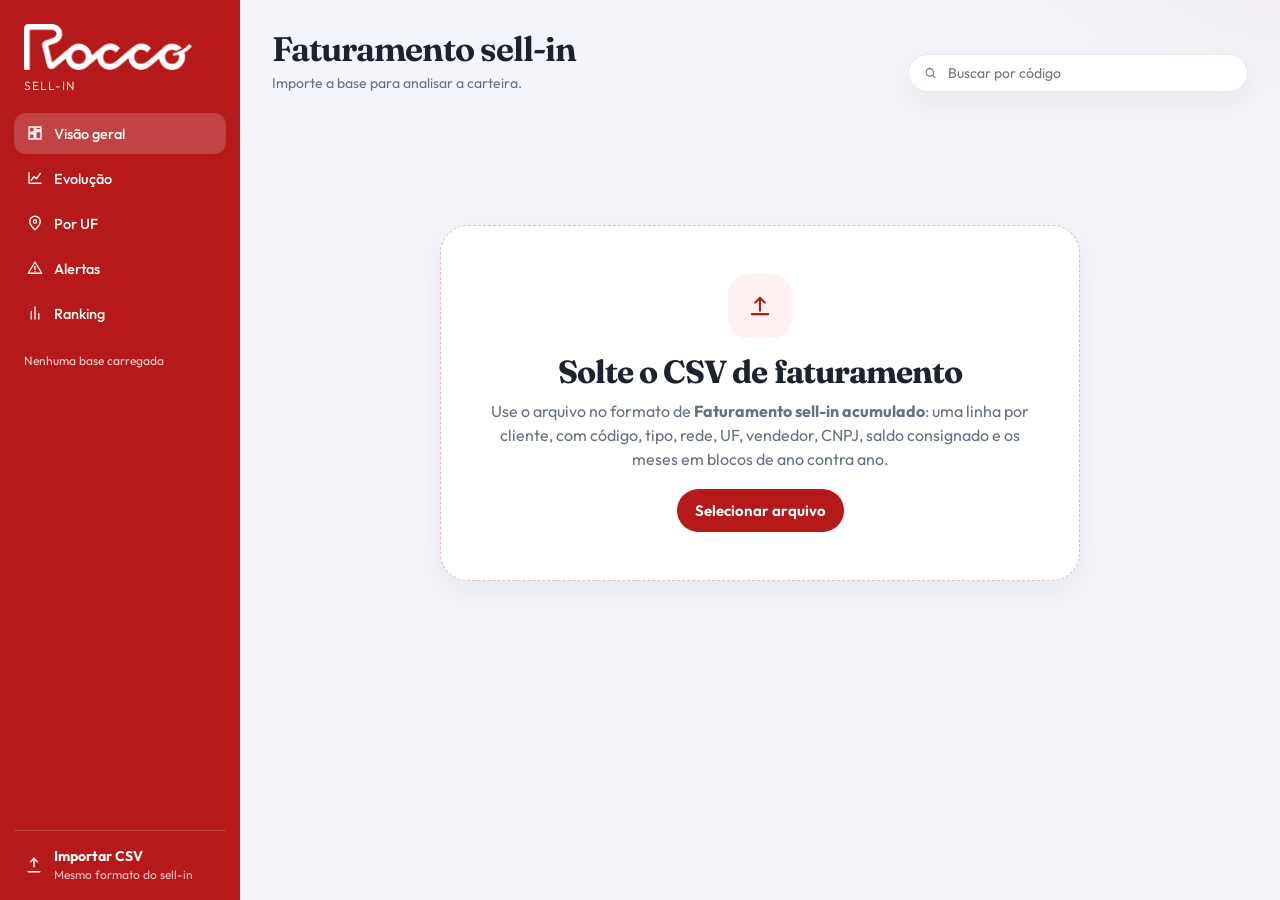
==== sell-in/dashboard.html @ 55a0b720 "Show the sell-in filters and KPIs after the spreadsheet is imported. Co-authored-by: Cursor <cursora" ====
<!DOCTYPE html>
<html lang="pt-BR">
<head>
  <meta charset="UTF-8">
  <meta name="viewport" content="width=device-width, initial-scale=1">
  <title>Rocco · Faturamento sell-in</title>
  <link rel="preconnect" href="https://fonts.googleapis.com">
  <link rel="preconnect" href="https://fonts.gstatic.com" crossorigin>
  <link href="https://fonts.googleapis.com/css2?family=Fraunces:opsz,wght@9..144,560;9..144,650&family=Outfit:wght@360;460;560;650&display=swap" rel="stylesheet">
  <link rel="stylesheet" href="dashboard.css?v=20261106-painel">
  <link rel="icon" href="data:image/svg+xml,%3Csvg xmlns='http://www.w3.org/2000/svg' viewBox='0 0 64 64'%3E%3Crect width='64' height='64' rx='14' fill='%23b5191a'/%3E%3C/svg%3E">
</head>
<body>
  <div class="app">
    <aside class="sidebar">
      <div class="brand">
        <img src="../logo-rocco.png" alt="Editora Rocco" width="184" height="50">
        <small>Sell-in</small>
      </div>

      <nav class="nav" aria-label="Seções">
        <button type="button" data-goto="sec-visao" class="is-active">
          <svg viewBox="0 0 24 24" aria-hidden="true"><path d="M4 4h7v7H4zM13 4h7v4h-7zM13 10h7v10h-7zM4 13h7v7H4z"/></svg>
          Visão geral
        </button>
        <button type="button" data-goto="sec-evo">
          <svg viewBox="0 0 24 24" aria-hidden="true"><path d="M4 19V5M4 19h16"/><path d="M7 15l4-5 3 3 5-7"/></svg>
          Evolução
        </button>
        <button type="button" data-goto="sec-uf">
          <svg viewBox="0 0 24 24" aria-hidden="true"><path d="M12 21s7-6.2 7-11a7 7 0 1 0-14 0c0 4.8 7 11 7 11z"/><circle cx="12" cy="10" r="2.2"/></svg>
          Por UF
        </button>
        <button type="button" data-goto="sec-alertas">
          <svg viewBox="0 0 24 24" aria-hidden="true"><path d="M12 4 3 19h18L12 4z"/><path d="M12 10v4M12 16.5v.5"/></svg>
          Alertas
        </button>
        <button type="button" data-goto="sec-rank">
          <svg viewBox="0 0 24 24" aria-hidden="true"><path d="M7 20V10M12 20V4M17 20v-7"/></svg>
          Ranking
        </button>
      </nav>

      <div class="side-foot" id="sideFoot">
        <p class="side-base" id="sideBase">Nenhuma base carregada</p>
        <div class="side-filters" id="sideFilters" hidden>
          <p>Filtros utilizados:</p>
          <ul id="sideFilterList"></ul>
          <button type="button" class="side-clear" id="sideClear" hidden>Limpar filtros</button>
        </div>
      </div>

      <button type="button" class="side-file" id="btnFile">
        <svg viewBox="0 0 24 24" aria-hidden="true"><path d="M12 4v10"/><path d="m8 8 4-4 4 4"/><path d="M5 20h14"/></svg>
        <span>
          <strong id="fileLabel">Importar CSV</strong>
          <small id="fileMeta">Mesmo formato do sell-in</small>
        </span>
      </button>
      <input id="file" type="file" accept=".csv,text/csv" hidden>
    </aside>

    <main class="main">
      <div class="main-inner">
        <header class="top">
          <div>
            <h1>Faturamento sell-in</h1>
            <p id="subtitle">Importe a base para analisar a carteira.</p>
          </div>
          <div class="top-tools">
            <div class="year-switch" id="yearSwitch" role="group" aria-label="Ano em análise"></div>
            <div class="search-wrap">
              <label class="search">
                <svg viewBox="0 0 24 24" aria-hidden="true"><circle cx="11" cy="11" r="6"/><path d="m16 16 4 4"/></svg>
                <input id="q" type="search" placeholder="Buscar por código" autocomplete="off" disabled aria-label="Buscar cliente por código" aria-controls="searchHit" aria-expanded="false">
              </label>
              <div id="searchHit" class="search-hit" hidden></div>
            </div>
          </div>
        </header>

        <section id="empty" class="empty">
          <div class="drop" id="drop">
            <div class="drop-icon" aria-hidden="true">
              <svg viewBox="0 0 24 24"><path d="M12 16V6"/><path d="m8 9 4-4 4 4"/><path d="M5 19h14"/></svg>
            </div>
            <h2>Solte o CSV de faturamento</h2>
            <p>Use o arquivo no formato de <b>Faturamento sell-in acumulado</b>: uma linha por cliente, com código, tipo, rede, UF, vendedor, CNPJ, saldo consignado e os meses em blocos de ano contra ano.</p>
            <button type="button" class="btn" id="pick">Selecionar arquivo</button>
            <p class="error" id="error" hidden></p>
          </div>
        </section>

        <div id="dash" hidden>
          <section id="sec-visao" data-section>
            <div class="filters">
              <div class="filter-bar" id="filterBar"></div>
              <button type="button" class="text-btn" id="btnClear" hidden>Limpar recortes</button>
            </div>
            <p class="hint">A base entra inteira. Escolha vendedor, rede, tipo, UF ou cliente — ou clique num mês, numa fatia e num cliente para cruzar a análise.</p>
            <div class="chips" id="chips" hidden></div>

            <div class="kpis">
              <article class="kpi kpi-amber">
                <span id="kpiRevenueLabel">Faturamento</span>
                <b id="kpiRevenue">—</b>
                <small id="kpiRevenueSub"></small>
              </article>
              <article class="kpi kpi-green" id="kpiVarCard">
                <span>Variação vs. ano anterior</span>
                <b id="kpiVar">—</b>
                <small id="kpiVarSub"></small>
              </article>
              <article class="kpi kpi-navy">
                <span>Clientes ativos</span>
                <b id="kpiActive">—</b>
                <small id="kpiActiveSub">com venda no período</small>
              </article>
              <article class="kpi kpi-purple">
                <span>Ticket médio mensal</span>
                <b id="kpiTicket">—</b>
                <small id="kpiTicketSub">por cliente ativo</small>
              </article>
            </div>

            <div class="insights" id="insights">
              <button type="button" class="insight insight-up" data-cohort="up">
                <b id="n-up">0</b>
                <span>Cresceram<small>acima do ano anterior</small></span>
              </button>
              <button type="button" class="insight insight-down" data-cohort="down">
                <b id="n-down">0</b>
                <span>Caíram<small>abaixo do ano anterior</small></span>
              </button>
              <button type="button" class="insight insight-low" data-cohort="low">
                <b id="n-low">0</b>
                <span>Abaixo de R$ 1.500<small>média mensal de faturamento</small></span>
              </button>
              <button type="button" class="insight insight-idle" data-cohort="idle">
                <b id="n-idle">0</b>
                <span>Sem faturar<small>há mais de 3 meses</small></span>
              </button>
              <button type="button" class="insight insight-new" data-cohort="new">
                <b id="n-new">0</b>
                <span>Novos<small>sem histórico antes de 2026</small></span>
              </button>
              <button type="button" class="insight insight-replenish" data-cohort="replenish">
                <b id="n-replenish">0</b>
                <span>Sem saldo consignado<small>caiu e tem pouco saldo</small></span>
              </button>
            </div>
          </section>

          <section class="grid-mid" id="sec-evo" data-section>
            <article class="card chart-card">
              <header class="card-head">
                <div>
                  <h2 id="chartTitle">Evolução mensal</h2>
                  <p id="chartSub"></p>
                </div>
                <div class="seg" id="viewSeg" role="group" aria-label="Tipo de evolução">
                  <button type="button" data-view="mensal" aria-pressed="true">Mensal</button>
                  <button type="button" data-view="trimestral" aria-pressed="false">Trimestral</button>
                  <button type="button" data-view="anual" aria-pressed="false">Anual</button>
                  <button type="button" data-view="acumulada" aria-pressed="false">Acumulada</button>
                </div>
              </header>
              <div class="legend" id="yearLegend"></div>
              <div class="plot-wrap">
                <canvas id="trend" aria-describedby="chartSummary"></canvas>
              </div>
              <p id="chartSummary" class="sr-only"></p>
            </article>

            <article class="card donut-card">
              <header class="card-head">
                <div>
                  <h2>Composição</h2>
                  <p id="donutSub">Participação no período</p>
                </div>
                <div class="seg seg-sm" id="dimSeg" role="group" aria-label="Dimensão">
                  <button type="button" data-dim="tipo" aria-pressed="true">Tipo</button>
                  <button type="button" data-dim="rede" aria-pressed="false">Rede</button>
                  <button type="button" data-dim="uf" aria-pressed="false">UF</button>
                  <button type="button" data-dim="vendedor" aria-pressed="false">Vendedor</button>
                </div>
              </header>
              <div class="donut-layout">
                <div class="donut-wrap">
                  <canvas id="donut"></canvas>
                  <div class="donut-center">
                    <span id="donutCaption">Período</span>
                    <strong id="donutTotal">—</strong>
                  </div>
                </div>
                <div class="slice-list" id="donutLegend"></div>
              </div>
            </article>
          </section>

          <section id="sec-uf" data-section>
            <article class="card">
              <header class="card-head">
                <div>
                  <h2>Evolução por UF</h2>
                  <p id="ufSub">Os gráficos mostram, lado a lado, quem caiu e quem cresceu.</p>
                </div>
              </header>
              <div class="uf-layout">
                <div class="brazil-wrap">
                  <div class="map-side">
                    <div class="map-legend">
                      <span><i class="dot-up"></i>Cresceu</span>
                      <span><i class="dot-down"></i>Caiu</span>
                    </div>
                    <p class="map-note">Clique num estado para o recorte.</p>
                  </div>
                  <svg id="brazilSvg" viewBox="0 0 440 470" role="img" aria-label="Mapa do Brasil por estado"></svg>
                </div>
                <div class="uf-bars">
                  <p id="ufCut" class="uf-cut">Recorte: todos os estados</p>
                  <div class="plot-wrap">
                    <canvas id="ufTrend" aria-describedby="ufSummary"></canvas>
                  </div>
                </div>
              </div>
              <div class="uf-rank">
                <div class="uf-rank-head">
                  <p>Variação por estado</p>
                  <div class="seg seg-sm" id="ufSort">
                    <button type="button" data-uf-sort="desc" aria-pressed="true">Maior para o menor</button>
                    <button type="button" data-uf-sort="asc" aria-pressed="false">Menor para o maior</button>
                  </div>
                </div>
                <div class="uf-rank-grid">
                  <div>
                    <p class="uf-rank-label">Quem caiu</p>
                    <div class="uf-rank-plot">
                      <canvas id="ufRankDown" aria-label="Estados que caíram"></canvas>
                    </div>
                  </div>
                  <div>
                    <p class="uf-rank-label">Quem cresceu</p>
                    <div class="uf-rank-plot">
                      <canvas id="ufRankUp" aria-label="Estados que cresceram"></canvas>
                    </div>
                  </div>
                </div>
              </div>
              <p id="ufSummary" class="sr-only"></p>
            </article>
          </section>

          <section class="grid-bot">
            <article class="card" id="sec-alertas" data-section>
              <header class="card-head">
                <div>
                  <h2>Quem merece atenção</h2>
                  <p id="howRange"></p>
                </div>
              </header>
              <div class="seg seg-wrap" id="alertTabs" role="tablist">
                <button type="button" data-tab="up" aria-pressed="true">Cresceram</button>
                <button type="button" data-tab="down" aria-pressed="false">Caíram</button>
                <button type="button" data-tab="low" aria-pressed="false">Abaixo de R$ 1.500</button>
                <button type="button" data-tab="idle" aria-pressed="false">Sem faturar</button>
                <button type="button" data-tab="new" aria-pressed="false">Novos</button>
                <button type="button" data-tab="replenish" aria-pressed="false">Sem saldo consignado</button>
                <button type="button" data-tab="stock" aria-pressed="false">Saldo consignado</button>
              </div>
              <div class="alert-list" id="alertList"></div>
              <details class="how">
                <summary>Como os alertas são calculados</summary>
                <ul>
                  <li><b>Cresceram</b> — faturamento do intervalo maior que o mesmo intervalo do ano anterior. Quem não tinha base no ano anterior entra aqui.</li>
                  <li><b>Caíram</b> — faturamento menor, desde que o ano anterior tenha tido venda.</li>
                  <li><b>Abaixo de R$ 1.500</b> — média mensal de faturamento do intervalo abaixo de R$ 1.500, com alguma venda no intervalo.</li>
                  <li><b>Sem faturar</b> — a última venda foi há mais de 3 meses, contados até o último mês com movimento na base inteira. Ao lado do cliente aparece a quantidade de livros consignados. Quem ainda tem livros fica em vermelho, com alerta. Não depende do mês clicado.</li>
                  <li><b>Novos</b> — primeira venda em 2026 ou depois. Não têm faturamento em 2023, 2024 nem 2025. Não depende do mês clicado.</li>
                  <li><b>Sem saldo consignado</b> — faturamento caiu e o saldo consignado está abaixo de 100 livros. Entra livraria, distribuidor e quem já tem saldo. A queda pode ser falta de reposição.</li>
                  <li><b>Saldo consignado</b> — todos os clientes do recorte, do maior saldo consignado para o menor.</li>
                </ul>
              </details>
            </article>

            <article class="card" id="sec-rank" data-section>
              <header class="card-head">
                <div>
                  <h2 id="rankTitle">Ranking de clientes</h2>
                  <p id="rankCount"></p>
                </div>
                <label class="check">
                  <input type="checkbox" id="hideZeros" checked>
                  Ocultar zerados
                </label>
              </header>
              <div class="rank-scroll">
                <table class="rank-table">
                  <thead>
                    <tr>
                      <th class="col-pos">#</th>
                      <th><button type="button" data-sort="name">Cliente</button></th>
                      <th class="col-vend">Vendedor</th>
                      <th class="num"><button type="button" data-sort="revenue">Faturamento</button></th>
                      <th class="num"><button type="button" data-sort="pct">Variação</button></th>
                      <th class="num"><button type="button" data-sort="saldo">Saldo</button></th>
                    </tr>
                  </thead>
                  <tbody id="rankBody"></tbody>
                </table>
              </div>
            </article>
          </section>
        </div>
      </div>
    </main>
  </div>

  <aside class="drawer" id="drawer" aria-hidden="true">
    <div class="drawer-card" id="drawerBody"></div>
  </aside>
  <div class="tooltip" id="tooltip" hidden></div>
  <div class="loading" id="loading" hidden>
    <div>
      <div class="spinner" aria-hidden="true"></div>
      <p id="loadingText">Lendo o faturamento…</p>
    </div>
  </div>

  <script src="brazil-map.js"></script>
  <script src="dashboard.js?v=20261106-painel"></script>
  <script src="embed.js?v=20261106-painel"></script>
</body>
</html>
---- sell-in/dashboard.css ----
:root {
  --red: #b5191a;
  --red-deep: #8e1214;
  --ink: #1c2230;
  --muted: #667085;
  --line: #e6e8f0;
  --card: #ffffff;
  --bg: #f3f5fa;
  --amber: #f0b429;
  --amber-ink: #3d2a04;
  --green: #0f7a5a;
  --navy: #1b2a4a;
  --purple: #5c2d82;
  --down: #9d2c3c;
  --shadow: 0 10px 28px rgba(28, 34, 48, 0.06);
  --radius: 18px;
  --sans: "Outfit", "Segoe UI", sans-serif;
  --serif: "Fraunces", Georgia, serif;
  --side: 240px;
}

* { box-sizing: border-box; }
[hidden] { display: none !important; }
html, body { margin: 0; padding: 0; }
body {
  font-family: var(--sans);
  color: var(--ink);
  background:
    radial-gradient(900px 420px at 110% -10%, rgba(210, 60, 72, 0.08), transparent 50%),
    radial-gradient(700px 380px at -10% 30%, rgba(27, 42, 74, 0.06), transparent 46%),
    var(--bg);
  min-height: 100vh;
}
button, input { font-family: inherit; color: inherit; }
button { cursor: pointer; }
h1, h2, p { margin: 0; }
.sr-only {
  position: absolute;
  width: 1px; height: 1px;
  padding: 0; margin: -1px;
  overflow: hidden; clip: rect(0,0,0,0); border: 0;
}

.app {
  display: grid;
  grid-template-columns: var(--side) 1fr;
  min-height: 100vh;
}

.sidebar {
  position: sticky;
  top: 0;
  height: 100vh;
  background: var(--red);
  color: #fff;
  display: flex;
  flex-direction: column;
  padding: 22px 14px 0;
  overflow: hidden;
  animation: slide .55s cubic-bezier(.2,.7,.2,1) both;
}
.brand {
  display: flex;
  flex-direction: column;
  align-items: flex-start;
  gap: 8px;
  padding: 2px 10px 20px;
}
.brand img {
  display: block;
  width: 168px;
  height: auto;
}
.brand small { display: block; opacity: .82; font-size: 12px; letter-spacing: .08em; text-transform: uppercase; }
.nav { display: flex; flex-direction: column; gap: 4px; }
.nav button {
  display: flex; align-items: center; gap: 10px;
  border: 0; background: transparent; color: #fff;
  text-align: left; border-radius: 12px;
  padding: 11px 12px; font-size: 14.5px; font-weight: 500;
}
.nav button svg { width: 18px; height: 18px; fill: none; stroke: #fff; stroke-width: 1.8; stroke-linecap: round; stroke-linejoin: round; }
.nav button:hover { background: rgba(255,255,255,.12); }
.nav button.is-active { background: rgba(255,255,255,.18); }
.side-foot {
  margin: 18px 10px 8px;
  flex: 1;
  min-height: 0;
  overflow: auto;
  font-size: 12px;
  line-height: 1.45;
  color: rgba(255,255,255,.82);
}
.side-base { margin: 0; }
.side-filters { margin-top: 14px; }
.side-filters p {
  margin: 0 0 6px;
  color: #fff;
  font-size: 12px;
  font-weight: 650;
}
.side-filters ul {
  margin: 0;
  padding: 0;
  list-style: none;
  display: flex;
  flex-direction: column;
  gap: 4px;
}
.side-filters li {
  color: #fff;
  font-size: 12.5px;
  line-height: 1.35;
  overflow-wrap: anywhere;
}
.side-filters li.is-empty { color: rgba(255,255,255,.72); }
.side-clear {
  margin-top: 10px;
  border: 0;
  background: transparent;
  color: #fff;
  font-size: 12px;
  font-weight: 650;
  text-decoration: underline;
  text-underline-offset: 2px;
  padding: 0;
}
.side-clear:hover { opacity: .75; }
.side-file {
  margin-top: auto;
  display: flex; gap: 10px; align-items: center;
  color: #fff; background: transparent;
  border: 0; border-top: 1px solid rgba(255,255,255,.18);
  padding: 16px 10px 18px;
  text-align: left;
}
.side-file svg { width: 20px; height: 20px; fill: none; stroke: #fff; stroke-width: 1.8; stroke-linecap: round; stroke-linejoin: round; flex: none; }
.side-file strong { display: block; font-size: 14px; }
.side-file small { display: block; opacity: .75; font-size: 12px; margin-top: 2px; }
.side-file:hover { background: rgba(0,0,0,.08); }

.main { min-width: 0; }
[data-section] { scroll-margin-top: 18px; }
.main-inner {
  max-width: 1380px;
  margin: 0 auto;
  padding: 28px 32px 64px;
  display: flex;
  flex-direction: column;
  gap: 32px;
}
#sec-visao,
#dash {
  display: flex;
  flex-direction: column;
  gap: 28px;
}
#sec-visao { gap: 14px; }

.top {
  position: relative;
  z-index: 8;
  display: flex;
  justify-content: space-between;
  gap: 18px;
  align-items: flex-end;
}
.top h1 {
  font-family: var(--serif);
  font-weight: 650;
  font-size: 34px;
  letter-spacing: -0.03em;
}
.top p { color: var(--muted); margin-top: 4px; font-size: 14px; }
.top-tools { display: flex; gap: 10px; align-items: center; flex-wrap: wrap; justify-content: flex-end; }
.year-switch { display: flex; gap: 6px; min-height: 38px; }
.year-switch button {
  border: 1px solid var(--line);
  background: #fff;
  border-radius: 999px;
  padding: 7px 12px;
  font-weight: 600;
  font-size: 13px;
}
.year-switch button[aria-pressed="true"] {
  background: var(--ink);
  color: #fff;
  border-color: var(--ink);
}
.search {
  display: flex; align-items: center; gap: 8px;
  background: #fff;
  border: 1px solid var(--line);
  border-radius: 999px;
  padding: 8px 14px;
  min-width: min(340px, 70vw);
  box-shadow: var(--shadow);
}
.search svg { width: 16px; height: 16px; stroke: var(--muted); fill: none; stroke-width: 1.8; }
.search input {
  border: 0; outline: 0; width: 100%; background: transparent; font-size: 14px;
}
.search input:disabled { cursor: not-allowed; }
.search-wrap { position: relative; }
.search-hit {
  position: absolute;
  z-index: 12;
  top: calc(100% + 8px);
  right: 0;
  width: min(420px, 78vw);
  background: #fff;
  border: 1px solid var(--line);
  border-radius: 16px;
  box-shadow: 0 16px 40px rgba(28, 34, 48, .14);
  padding: 6px;
}
.search-hit button {
  display: flex;
  flex-direction: column;
  align-items: flex-start;
  gap: 2px;
  width: 100%;
  text-align: left;
  border: 0;
  background: transparent;
  border-radius: 12px;
  padding: 8px 10px;
}
.search-hit button:hover,
.search-hit button:focus-visible { background: #f6f7fb; }
.search-hit b { font-size: 14px; font-weight: 650; line-height: 1.25; }
.search-hit small { color: var(--muted); font-size: 12px; }
.search-hit .search-more { color: var(--muted); font-size: 12px; padding: 6px 10px 8px; }

.empty { display: grid; place-items: center; min-height: 62vh; }
.drop {
  width: min(640px, 100%);
  background: #fff;
  border-radius: 28px;
  padding: 48px 40px;
  text-align: center;
  box-shadow: var(--shadow);
  border: 1.5px dashed #e2b8bd;
}
.drop h2 { font-family: var(--serif); font-size: 32px; letter-spacing: -0.03em; margin-bottom: 8px; }
.drop p { color: var(--muted); line-height: 1.5; }
.drop-icon {
  width: 64px; height: 64px; margin: 0 auto 14px;
  border-radius: 20px;
  display: grid; place-items: center;
  background: #fff1f2;
  color: var(--red);
  animation: floaty 2.4s ease-in-out infinite;
}
.drop-icon svg { width: 28px; height: 28px; fill: none; stroke: currentColor; stroke-width: 1.8; stroke-linecap: round; stroke-linejoin: round; }
.btn {
  margin-top: 18px;
  background: var(--red);
  color: #fff;
  border: 0;
  border-radius: 999px;
  padding: 12px 18px;
  font-weight: 650;
  font-size: 15px;
}
.btn:hover { background: var(--red-deep); }
.error {
  margin-top: 14px;
  color: var(--down);
  background: #fff1f2;
  border-radius: 12px;
  padding: 10px 12px;
}
body.is-drag .drop { border-color: var(--red); transform: translateY(-2px); }

.filters { position: relative; z-index: 6; display: flex; gap: 10px; align-items: flex-start; }
.filter-bar { display: flex; flex-wrap: wrap; gap: 8px; flex: 1; }
.menu { position: relative; }
.menu-btn {
  display: flex; align-items: center; gap: 8px;
  background: #fff; border: 1px solid var(--line);
  border-radius: 12px; padding: 8px 12px;
  box-shadow: 0 1px 0 rgba(28,34,48,.02);
  max-width: 240px;
}
.menu.is-on .menu-btn { border-color: #f0c2c6; background: #fff7f7; }
.menu-k { color: var(--muted); font-size: 12px; }
.menu-v {
  font-weight: 650; font-size: 14px;
  max-width: 120px; overflow: hidden; text-overflow: ellipsis; white-space: nowrap;
}
.menu-btn svg { width: 14px; height: 14px; stroke: var(--muted); fill: none; stroke-width: 2; }
.menu-panel {
  position: absolute; z-index: 15; top: calc(100% + 6px); left: 0;
  width: 280px; background: #fff; border-radius: 14px;
  box-shadow: 0 16px 40px rgba(28,34,48,.14);
  border: 1px solid var(--line);
  padding: 8px;
}
.menu-panel input[type="search"] {
  width: 100%; border: 1px solid var(--line); border-radius: 10px;
  padding: 8px 10px; margin-bottom: 6px; outline: none;
}
.menu-actions { display: flex; justify-content: flex-start; gap: 8px; margin-bottom: 4px; }
.menu-client .menu-panel { width: 360px; left: 0; right: auto; }
.menu-client .menu-btn { max-width: 280px; }
.menu-client .menu-v { max-width: 160px; }
.menu-actions button, .text-btn {
  border: 0; background: transparent; color: var(--red); font-weight: 650; font-size: 13px; padding: 4px 6px;
}
.menu-list { max-height: 260px; overflow: auto; }
.opt {
  display: flex; align-items: center; gap: 8px;
  padding: 7px 6px; border-radius: 8px; font-size: 14px; cursor: pointer;
}
.opt:hover { background: #f6f7fb; }
.opt em { margin-left: auto; color: var(--muted); font-style: normal; font-size: 12px; }
.hint { color: var(--muted); font-size: 13px; margin: 0; }

.chips { display: flex; flex-wrap: wrap; gap: 6px; }
.chip {
  display: inline-flex; align-items: center; gap: 6px;
  background: #fff; border-radius: 999px; padding: 5px 8px 5px 10px;
  border: 1px solid var(--line); font-size: 13px;
  animation: rise .35s both;
}
.chip button { border: 0; background: #f3f4f8; width: 18px; height: 18px; border-radius: 50%; line-height: 1; }

.kpis { display: grid; grid-template-columns: repeat(4, 1fr); gap: 20px; margin-top: 8px; }
.insights { display: grid; grid-template-columns: repeat(auto-fill, minmax(230px, 1fr)); gap: 20px; margin-top: 10px; }
.kpi {
  position: relative; overflow: hidden;
  border-radius: var(--radius);
  padding: 22px 22px 20px;
  min-height: 140px;
  display: flex; flex-direction: column; gap: 6px;
  box-shadow: var(--shadow);
}
.kpi span { font-size: 14px; font-weight: 600; opacity: .85; }
.kpi b {
  font-family: var(--serif);
  font-size: 42px;
  font-weight: 650;
  letter-spacing: -0.03em;
  line-height: 1.05;
  font-variant-numeric: tabular-nums;
}
.kpi small { font-size: 12.5px; opacity: .8; margin-top: auto; line-height: 1.35; }
.kpi small b {
  font-family: inherit;
  font-size: 12.5px;
  font-weight: 750;
  letter-spacing: 0;
  line-height: 1.35;
  opacity: 1;
}
.kpi-amber .var-up { color: #0b5c42; }
.kpi-amber .var-down { color: #8e2432; }
.kpi-amber { background: var(--amber); color: var(--amber-ink); }
.kpi-green, .kpi.is-up { background: var(--green); color: #fff; }
.kpi.is-down { background: var(--down); color: #fff; }
.kpi.is-flat { background: #5c6b7a; color: #fff; }
.kpi-navy { background: var(--navy); color: #fff; }
.kpi-purple { background: var(--purple); color: #fff; }
.dash.play .kpi::after, #dash.play .kpi::after {
  content: "";
  position: absolute; inset: 0;
  background: linear-gradient(110deg, transparent 30%, rgba(255,255,255,.28) 48%, transparent 62%);
  transform: translateX(-120%);
  animation: sheen 1.05s ease both;
}

.insight {
  display: flex; align-items: center; gap: 14px;
  text-align: left;
  background: #fff; border: 1px solid var(--line);
  border-radius: 18px; padding: 16px 18px;
  min-height: 88px;
  box-shadow: var(--shadow);
  transition: transform .2s ease, background .2s ease, color .2s ease;
}
.insight b {
  font-family: var(--serif);
  font-size: 28px;
  min-width: 42px;
  font-variant-numeric: tabular-nums;
  letter-spacing: -0.03em;
}
.insight span { display: flex; flex-direction: column; font-weight: 650; font-size: 14px; line-height: 1.2; }
.insight small { font-weight: 460; color: var(--muted); font-size: 12px; margin-top: 2px; }
.insight:hover { transform: translateY(-2px); }
.insight-up b { color: var(--green); }
.insight-down b { color: var(--down); }
.insight-low b { color: var(--navy); }
.insight-idle b { color: var(--purple); }
.insight-new b { color: #8a5a08; }
.insight-stuck b { color: #9a3412; }
.insight-replenish b { color: #0f5f73; }
.insight[aria-pressed="true"] { color: #fff; border-color: transparent; }
.insight[aria-pressed="true"] small { color: rgba(255,255,255,.82); }
.insight-up[aria-pressed="true"] { background: var(--green); }
.insight-down[aria-pressed="true"] { background: var(--down); }
.insight-low[aria-pressed="true"] { background: var(--navy); }
.insight-idle[aria-pressed="true"] { background: var(--purple); }
.insight-new[aria-pressed="true"] { background: var(--amber); color: var(--amber-ink); }
.insight-new[aria-pressed="true"] small { color: rgba(61, 42, 4, .78); }
.insight-stuck[aria-pressed="true"] { background: #9a3412; }
.insight-replenish[aria-pressed="true"] { background: #0f5f73; }
.insight[aria-pressed="true"] b { color: #fff; }
.insight-new[aria-pressed="true"] b { color: var(--amber-ink); }

.grid-mid, .grid-bot {
  display: grid;
  grid-template-columns: 1fr;
  gap: 28px;
}

.card {
  position: relative;
  z-index: 1;
  background: var(--card);
  border-radius: var(--radius);
  box-shadow: var(--shadow);
  padding: 20px 22px 18px;
  border: 1px solid rgba(255,255,255,.7);
  min-width: 0;
}
.card-head {
  display: flex; justify-content: space-between; gap: 12px; align-items: flex-start;
  margin-bottom: 14px;
}
.card-head h2 { font-size: 18px; letter-spacing: -0.02em; }
.card-head p { color: var(--muted); font-size: 12.5px; margin-top: 3px; line-height: 1.4; }

.seg { display: flex; background: #f3f5fa; border-radius: 12px; padding: 3px; gap: 2px; flex-wrap: wrap; }
.seg button {
  border: 0; background: transparent; border-radius: 10px;
  padding: 7px 10px; font-size: 13px; font-weight: 600; color: var(--muted);
}
.seg button[aria-pressed="true"] { background: #fff; color: var(--ink); box-shadow: 0 1px 3px rgba(28,34,48,.08); }
.seg-sm button { padding: 6px 8px; font-size: 12px; }
.seg-wrap { margin-bottom: 8px; }

.legend { display: flex; flex-wrap: wrap; gap: 6px; margin-bottom: 6px; }
.legend button, .slice {
  display: inline-flex; align-items: center; gap: 6px;
  border: 0; background: transparent; border-radius: 999px;
  padding: 4px 8px; font-size: 13px; font-weight: 600;
}
.legend button i, .slice i {
  width: 9px; height: 9px; border-radius: 50%; display: inline-block;
}
.legend button.is-off { opacity: .35; }

.plot-wrap { position: relative; height: 460px; }
.uf-layout { display: grid; grid-template-columns: minmax(0, 1.25fr) minmax(0, 1fr); gap: 12px 24px; align-items: start; }
.uf-bars { display: flex; flex-direction: column; min-width: 0; }
.uf-layout .plot-wrap { height: 480px; }
.uf-rank { margin-top: 8px; }
.uf-rank-head { display: flex; align-items: center; justify-content: space-between; gap: 12px; margin-bottom: 6px; }
.uf-rank-head p { margin: 0; font-size: 13px; font-weight: 650; }
.uf-rank-grid { display: grid; grid-template-columns: minmax(0, 1fr) minmax(0, 1fr); gap: 8px 28px; align-items: start; }
.uf-rank-label { margin: 0 0 4px; font-size: 13px; font-weight: 650; }
.uf-rank-plot { position: relative; height: 280px; }
.uf-rank-plot canvas { position: absolute; inset: 0; width: 100%; height: 100%; cursor: pointer; }
.brazil-wrap { min-width: 0; display: grid; grid-template-columns: 1fr; align-items: start; gap: 8px; }
.brazil-wrap svg { width: 100%; height: auto; max-height: none; display: block; }
.map-side { display: flex; flex-direction: row; align-items: center; flex-wrap: wrap; gap: 8px 16px; max-width: none; }
.brazil-wrap path { stroke: #fff; stroke-width: 0.8; cursor: pointer; }
.brazil-wrap path.is-hot { stroke: #1b2a4a; stroke-width: 1.6; }
.brazil-wrap path.is-on { stroke: #1b2a4a; stroke-width: 2.2; }
.map-legend { display: flex; flex-direction: row; align-items: center; gap: 14px; margin: 0; font-size: 12px; font-weight: 650; color: var(--ink); }
.map-legend span { display: inline-flex; align-items: center; gap: 6px; }
.map-legend i { width: 9px; height: 9px; border-radius: 50%; display: inline-block; }
.map-legend .dot-up { background: #0f7a5a; }
.map-legend .dot-down { background: #8e1214; }
.map-note { color: var(--muted); font-size: 12px; margin: 0; text-align: left; line-height: 1.35; }
.uf-cut { margin: 0 0 4px; font-size: 13px; font-weight: 650; }
.uf-list b.is-down { color: var(--down); }
.uf-list b.is-up { color: var(--green); }
.plot-wrap canvas { position: absolute; inset: 0; width: 100%; height: 100%; }

.donut-layout { display: grid; grid-template-columns: 220px 1fr; gap: 8px; align-items: center; }
.donut-wrap { position: relative; width: 220px; height: 220px; margin: 0 auto; }
.donut-wrap canvas { width: 100%; height: 100%; }
.donut-center {
  position: absolute; inset: 52px; display: grid; place-items: center; align-content: center;
  text-align: center; pointer-events: none;
}
.donut-center span { color: var(--muted); font-size: 11px; }
.donut-center strong {
  font-family: var(--serif); font-size: 22px; letter-spacing: -0.03em; line-height: 1.1;
}
.slice-list { display: flex; flex-direction: column; max-height: 280px; overflow: auto; }
.slice {
  width: 100%; text-align: left; border-radius: 10px; padding: 6px 8px;
}
.slice:hover, .slice.is-hot { background: #f6f7fb; }
.slice.is-dim { opacity: .4; }
.slice b { margin-left: auto; font-variant-numeric: tabular-nums; font-weight: 650; }
.slice small { display: block; color: var(--muted); font-weight: 460; font-size: 11px; }

.alert-list { display: flex; flex-direction: column; gap: 4px; max-height: 430px; overflow: auto; padding-right: 2px; }
.alert-row {
  width: 100%; display: flex; justify-content: space-between; gap: 10px; align-items: center;
  border: 0; background: transparent; text-align: left;
  border-radius: 12px; padding: 8px 8px;
  animation: rise .4s both;
}
.alert-row:hover { background: #f6f7fb; }
.alert-row.is-focus { background: #fff1f2; }
.who { min-width: 0; }
.who strong {
  display: block; font-size: 14px; white-space: nowrap; overflow: hidden; text-overflow: ellipsis;
}
.cname {
  display: flex; align-items: center; gap: 4px; min-width: 0; font-size: 14px;
}
.cname > span {
  min-width: 0; overflow: hidden; text-overflow: ellipsis; white-space: nowrap;
}
.cname .tag { flex: none; }
.who small, .cmeta { color: var(--muted); font-size: 12px; }
.pill {
  flex: none; border-radius: 999px; padding: 4px 8px; font-size: 12px; font-weight: 700;
  font-variant-numeric: tabular-nums;
}
.pill.up { background: #e7f6ef; color: var(--green); }
.pill.down { background: #fdecec; color: var(--down); }
.pill.low { background: #eef1f8; color: var(--navy); }
.pill.idle { background: #f4eef8; color: var(--purple); }
.pill.idle-alert {
  display: inline-flex;
  align-items: center;
  gap: 5px;
  background: #fdecec;
  color: var(--down);
  white-space: nowrap;
}
.pill.idle-alert svg {
  width: 13px;
  height: 13px;
  flex: none;
  fill: none;
  stroke: currentColor;
  stroke-width: 1.8;
  stroke-linecap: round;
  stroke-linejoin: round;
}
.pill.new { background: #fff6df; color: #8a5a08; }
.pill.stuck { background: #fff1e8; color: #9a3412; }
.pill.replenish { background: #e7f4f6; color: #0f5f73; }
.how { margin-top: 8px; color: var(--muted); font-size: 12.5px; }
.how summary { cursor: pointer; font-weight: 650; color: var(--ink); }
.how li { margin: 4px 0; }

.rank-scroll { max-height: 520px; overflow: auto; }
.rank-table { width: 100%; border-collapse: collapse; font-size: 13.5px; }
.rank-table th {
  position: sticky; top: 0; background: #fff; z-index: 1;
  text-align: left; font-size: 12px; color: var(--muted); font-weight: 650;
  padding: 6px 8px; border-bottom: 1px solid var(--line);
}
.rank-table th button {
  border: 0; background: transparent; font-weight: 650; color: var(--muted); padding: 0;
}
.rank-table th button.is-sort { color: var(--ink); }
.rank-table td { padding: 8px; border-bottom: 1px solid #f2f3f7; vertical-align: middle; }
.rank-table tr { cursor: pointer; }
.rank-table tr:hover td { background: #fafbfe; }
.rank-table tr.is-focus td { background: #fff1f2; }
.rank-table .num, .rank-table th.num { text-align: right; }
.col-pos { width: 36px; color: var(--muted); font-variant-numeric: tabular-nums; }
.medal-1 { color: #a16207; font-weight: 800; }
.medal-2 { color: #64748b; font-weight: 800; }
.medal-3 { color: #b45309; font-weight: 800; }
.rev {
  height: 4px; border-radius: 99px; background: #f0f1f5; margin-bottom: 4px; overflow: hidden;
}
.rev span { display: block; height: 100%; background: var(--red); border-radius: 99px; }
.var { font-weight: 700; font-variant-numeric: tabular-nums; }
.var.up { color: var(--green); }
.var.down { color: var(--down); }
.var.flat { color: var(--muted); }
.tag {
  display: inline-block; margin-left: 4px;
  font-style: normal; font-size: 10px; font-weight: 700;
  border-radius: 999px; padding: 1px 5px; vertical-align: 1px;
}
.tag-low { background: #eef1f8; color: var(--navy); }
.tag-idle { background: #f4eef8; color: var(--purple); }
.tag-new { background: #fff6df; color: #8a5a08; }
.tag-stuck { background: #fff1e8; color: #9a3412; }
.tag-replenish { background: #e7f4f6; color: #0f5f73; }
.saldo { font-variant-numeric: tabular-nums; font-weight: 700; }
.saldo.is-stuck { color: #9a3412; }
.saldo.is-replenish { color: #0f5f73; }
.saldo.is-zero { color: var(--muted); font-weight: 550; }
.rev-callout {
  margin: 12px 0 8px;
  padding: 12px 14px;
  border-radius: 14px;
  background: #f6f7fb;
}
.rev-callout span { display: block; color: var(--muted); font-size: 12px; font-weight: 650; }
.rev-callout b {
  display: block;
  margin: 2px 0 4px;
  font-family: var(--serif);
  font-size: 32px;
  letter-spacing: -0.03em;
  line-height: 1.05;
}
.rev-callout p { font-size: 13.5px; font-weight: 650; }
.rev-callout.is-up { background: #e7f6ef; }
.rev-callout.is-up p { color: var(--green); }
.rev-callout.is-down { background: #fdecec; }
.rev-callout.is-down p { color: var(--down); }
.stock-callout {
  margin: 0 0 8px;
  padding: 8px 12px;
  border-radius: 12px;
  background: #f6f7fb;
}
.stock-callout span { display: block; color: var(--ink); font-size: 13px; font-weight: 650; }
.stock-callout p { color: var(--muted); font-size: 12px; line-height: 1.4; margin-top: 2px; }
.stock-callout.is-stuck { background: #fff1e8; }
.stock-callout.is-stuck span { color: #9a3412; }
.stock-callout.is-replenish { background: #e7f4f6; }
.stock-callout.is-replenish span { color: #0f5f73; }
.check { display: flex; align-items: center; gap: 6px; font-size: 12.5px; color: var(--muted); white-space: nowrap; }
.empty-row { text-align: center; color: var(--muted); padding: 28px 8px; }

.drawer {
  position: fixed; top: 16px; right: 16px; bottom: 16px;
  width: min(420px, calc(100vw - 24px));
  z-index: 30;
  transform: translateX(110%);
  opacity: 0;
  pointer-events: none;
  transition: transform .4s cubic-bezier(.2,.7,.2,1), opacity .3s ease;
}
.drawer.is-in { transform: none; opacity: 1; pointer-events: auto; }
.drawer-card {
  height: 100%; overflow: auto;
  background: #fff; border-radius: 22px;
  box-shadow: 0 20px 50px rgba(28,34,48,.18);
  padding: 18px 18px 24px;
}
.drawer-top { display: flex; justify-content: space-between; gap: 8px; align-items: flex-start; }
.drawer-top h3 { font-family: var(--serif); font-size: 26px; letter-spacing: -0.03em; line-height: 1.1; }
.x {
  border: 0; background: #f3f4f8; width: 32px; height: 32px; border-radius: 50%; font-size: 18px;
}
.meta-grid { display: flex; flex-wrap: wrap; gap: 6px; margin: 12px 0; }
.meta-grid span { background: #f4f6fb; border-radius: 999px; padding: 4px 8px; font-size: 12px; }
.spark { width: 100%; height: 72px; margin: 8px 0 12px; }
.spark path { fill: none; stroke-width: 2.2; }
.month-table { width: 100%; border-collapse: collapse; font-size: 13px; }
.month-table th { text-align: right; color: var(--muted); font-weight: 600; font-size: 11px; padding: 4px; }
.month-table td { padding: 5px 4px; border-top: 1px solid #f2f3f7; text-align: right; font-variant-numeric: tabular-nums; }
.month-table td:first-child, .month-table th:first-child { text-align: left; }
.badges { display: flex; gap: 6px; flex-wrap: wrap; margin-top: 8px; }

.tooltip {
  position: fixed; z-index: 45; pointer-events: none;
  background: #1c2230; color: #fff;
  border-radius: 12px; padding: 8px 10px;
  font-size: 12.5px; line-height: 1.45;
  box-shadow: 0 10px 24px rgba(0,0,0,.2);
  max-width: none;
}
.tooltip b { font-weight: 650; }
.tooltip .row b { display: inline-flex; align-items: baseline; gap: 8px; white-space: nowrap; font-variant-numeric: tabular-nums; }
.tooltip em { font-style: normal; font-weight: 700; }
.tooltip em.up { color: #8ddeb8; }
.tooltip em.down { color: #ffb4be; }
.tooltip .tip-k {
  display: block;
  color: #c5cad3;
  font-size: 10.5px;
  font-weight: 650;
  letter-spacing: .06em;
  text-transform: uppercase;
}
.tooltip .row { display: flex; justify-content: space-between; gap: 12px; }
.dot { width: 8px; height: 8px; border-radius: 50%; display: inline-block; margin-right: 6px; }

.loading {
  position: fixed; inset: 0; z-index: 60;
  display: grid; place-items: center;
  background: rgba(243, 245, 250, .72);
  backdrop-filter: blur(4px);
  text-align: center;
}
.loading p { margin-top: 10px; color: var(--muted); }
.spinner {
  width: 36px; height: 36px; margin: 0 auto;
  border-radius: 50%;
  border: 3px solid #f0d0d3;
  border-top-color: var(--red);
  animation: spin .8s linear infinite;
}

#dash.play .kpi,
#dash.play .insight,
#dash.play .card {
  animation: rise .6s cubic-bezier(.2,.7,.2,1) both;
}
#dash.play .kpi:nth-child(2), #dash.play .insight:nth-child(2) { animation-delay: .05s; }
#dash.play .kpi:nth-child(3), #dash.play .insight:nth-child(3) { animation-delay: .1s; }
#dash.play .kpi:nth-child(4), #dash.play .insight:nth-child(4) { animation-delay: .15s; }
#dash.play .grid-mid { animation: rise .6s .12s both; }
#dash.play .grid-bot { animation: rise .6s .18s both; }

@keyframes rise {
  from { opacity: 0; transform: translateY(12px); }
  to { opacity: 1; transform: none; }
}
@keyframes slide {
  from { opacity: 0; transform: translateX(-16px); }
  to { opacity: 1; transform: none; }
}
@keyframes sheen {
  to { transform: translateX(120%); }
}
@keyframes floaty {
  0%, 100% { transform: translateY(0); }
  50% { transform: translateY(-6px); }
}
@keyframes spin { to { transform: rotate(360deg); } }
@keyframes growx { from { transform: scaleX(0); } to { transform: scaleX(1); } }

:focus-visible { outline: 2px solid var(--red); outline-offset: 2px; }
::selection { background: #f8d0d4; }

@media (max-width: 1100px) {
  .kpis, .insights { grid-template-columns: 1fr 1fr; }
}
@media (max-width: 860px) {
  .app { grid-template-columns: 1fr; }
  .sidebar {
    position: sticky; top: 0; height: auto; z-index: 20;
    flex-direction: row; flex-wrap: wrap; align-items: center;
    padding: 10px 10px 8px; gap: 6px;
  }
  .brand { flex-direction: row; align-items: center; gap: 10px; padding: 0 6px 0 0; }
  .brand img { width: 124px; }
  .nav { flex-direction: row; overflow: auto; }
  .nav button { padding: 8px 10px; }
  .side-foot, .side-file small { display: none; }
  .side-file { margin-top: 0; border: 0; padding: 8px; }
  .main-inner { padding: 16px 14px 32px; }
  [data-section] { scroll-margin-top: 78px; }
  .top { flex-direction: column; align-items: stretch; }
  .top h1 { font-size: 28px; }
  .kpis, .insights, .grid-mid, .grid-bot { grid-template-columns: 1fr; }
  .plot-wrap, .uf-layout .plot-wrap { height: 280px; min-height: 0; flex: none; }
  .uf-layout { grid-template-columns: 1fr; }
  .brazil-wrap svg { max-height: 420px; }
  .uf-rank-grid { grid-template-columns: 1fr; }
  .donut-layout { grid-template-columns: 1fr; }
  .col-vend { display: none; }
}
@media (prefers-reduced-motion: reduce) {
  *, *::before, *::after {
    animation: none !important;
    transition: none !important;
  }
}

body.is-embed { background: transparent; }
body.is-embed .sidebar { display: none; }
body.is-embed .app { display: block; min-height: 0; }
body.is-embed .top { display: none; }
body.is-embed .main-inner { max-width: none; padding: 0 0 48px; }
body.is-embed .empty { min-height: 0; }
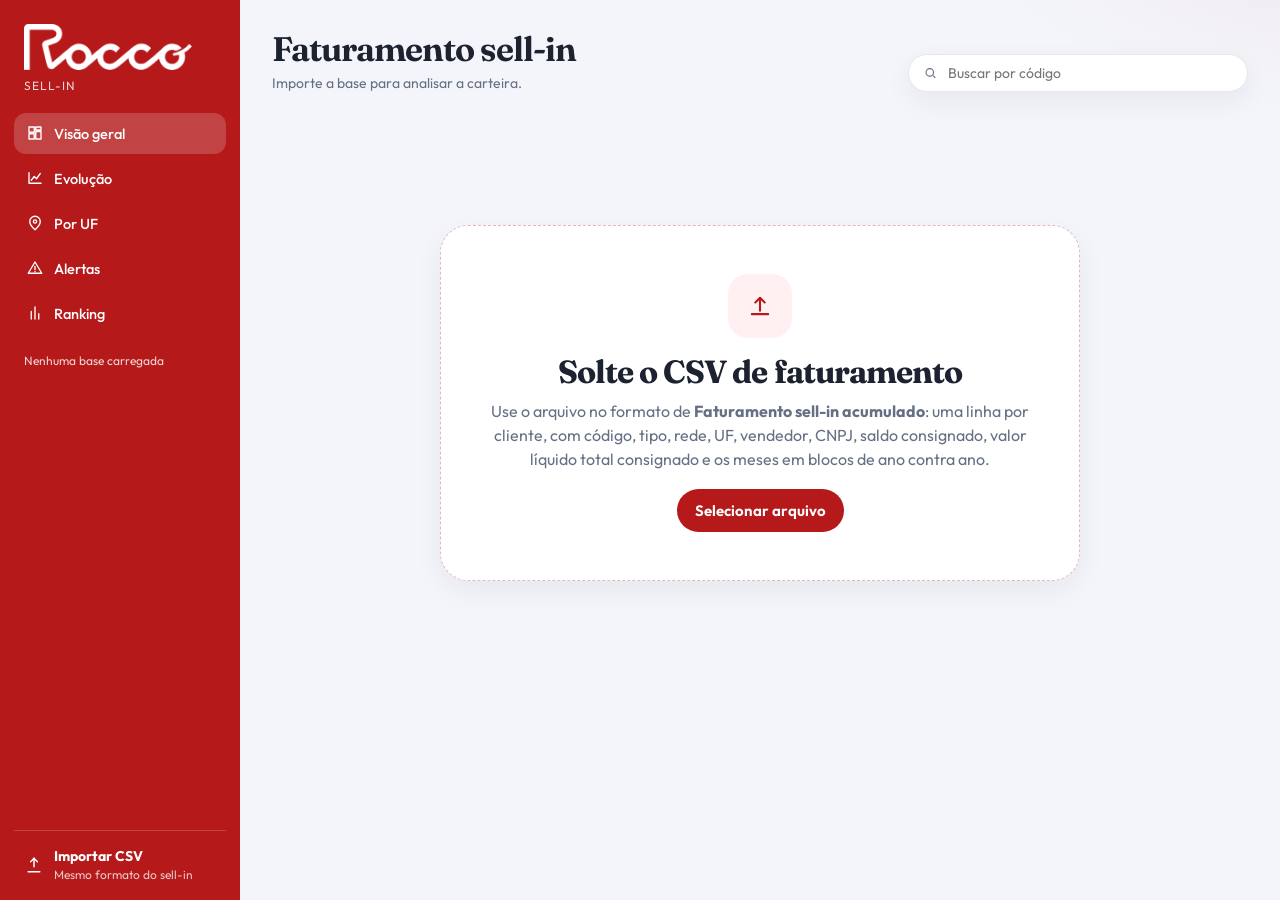
==== commit 50b6ee92: "Show consigned value and limit sell-in filters to the selected seller. Co-authored-by: Cursor <curso" ====
--- a/sell-in/dashboard.html
+++ b/sell-in/dashboard.html
@@ -7,7 +7,7 @@
   <link rel="preconnect" href="https://fonts.googleapis.com">
   <link rel="preconnect" href="https://fonts.gstatic.com" crossorigin>
   <link href="https://fonts.googleapis.com/css2?family=Fraunces:opsz,wght@9..144,560;9..144,650&family=Outfit:wght@360;460;560;650&display=swap" rel="stylesheet">
-  <link rel="stylesheet" href="dashboard.css?v=20261106-painel">
+  <link rel="stylesheet" href="dashboard.css?v=20261109-valor">
   <link rel="icon" href="data:image/svg+xml,%3Csvg xmlns='http://www.w3.org/2000/svg' viewBox='0 0 64 64'%3E%3Crect width='64' height='64' rx='14' fill='%23b5191a'/%3E%3C/svg%3E">
 </head>
 <body>
@@ -85,7 +85,7 @@
               <svg viewBox="0 0 24 24"><path d="M12 16V6"/><path d="m8 9 4-4 4 4"/><path d="M5 19h14"/></svg>
             </div>
             <h2>Solte o CSV de faturamento</h2>
-            <p>Use o arquivo no formato de <b>Faturamento sell-in acumulado</b>: uma linha por cliente, com código, tipo, rede, UF, vendedor, CNPJ, saldo consignado e os meses em blocos de ano contra ano.</p>
+            <p>Use o arquivo no formato de <b>Faturamento sell-in acumulado</b>: uma linha por cliente, com código, tipo, rede, UF, vendedor, CNPJ, saldo consignado, valor líquido total consignado e os meses em blocos de ano contra ano.</p>
             <button type="button" class="btn" id="pick">Selecionar arquivo</button>
             <p class="error" id="error" hidden></p>
           </div>
@@ -116,6 +116,11 @@
                 <b id="kpiActive">—</b>
                 <small id="kpiActiveSub">com venda no período</small>
               </article>
+              <article class="kpi kpi-teal">
+                <span>Valor líquido consignado</span>
+                <b id="kpiValor">—</b>
+                <small id="kpiValorSub">soma do recorte</small>
+              </article>
               <article class="kpi kpi-purple">
                 <span>Ticket médio mensal</span>
                 <b id="kpiTicket">—</b>
@@ -134,7 +139,7 @@
               </button>
               <button type="button" class="insight insight-low" data-cohort="low">
                 <b id="n-low">0</b>
-                <span>Abaixo de R$ 1.500<small>média mensal de faturamento</small></span>
+                <span>Abaixo de R$ 1.500<small>com saldo consignado</small></span>
               </button>
               <button type="button" class="insight insight-idle" data-cohort="idle">
                 <b id="n-idle">0</b>
@@ -142,7 +147,7 @@
               </button>
               <button type="button" class="insight insight-new" data-cohort="new">
                 <b id="n-new">0</b>
-                <span>Novos<small>sem histórico antes de 2026</small></span>
+                <span>Novos<small>primeira venda nos últimos 12 meses</small></span>
               </button>
               <button type="button" class="insight insight-replenish" data-cohort="replenish">
                 <b id="n-replenish">0</b>
@@ -274,7 +279,7 @@
                 <ul>
                   <li><b>Cresceram</b> — faturamento do intervalo maior que o mesmo intervalo do ano anterior. Quem não tinha base no ano anterior entra aqui.</li>
                   <li><b>Caíram</b> — faturamento menor, desde que o ano anterior tenha tido venda.</li>
-                  <li><b>Abaixo de R$ 1.500</b> — média mensal de faturamento do intervalo abaixo de R$ 1.500, com alguma venda no intervalo.</li>
+                  <li><b>Abaixo de R$ 1.500</b> — com saldo consignado e média mensal de faturamento abaixo de R$ 1.500 no intervalo.</li>
                   <li><b>Sem faturar</b> — a última venda foi há mais de 3 meses, contados até o último mês com movimento na base inteira. Ao lado do cliente aparece a quantidade de livros consignados. Quem ainda tem livros fica em vermelho, com alerta. Não depende do mês clicado.</li>
                   <li><b>Novos</b> — primeira venda em 2026 ou depois. Não têm faturamento em 2023, 2024 nem 2025. Não depende do mês clicado.</li>
                   <li><b>Sem saldo consignado</b> — faturamento caiu e o saldo consignado está abaixo de 100 livros. Entra livraria, distribuidor e quem já tem saldo. A queda pode ser falta de reposição.</li>
@@ -328,7 +333,7 @@
   </div>
 
   <script src="brazil-map.js"></script>
-  <script src="dashboard.js?v=20261106-painel"></script>
-  <script src="embed.js?v=20261106-painel"></script>
+  <script src="dashboard.js?v=20261109-filtros"></script>
+  <script src="embed.js?v=20261107-filtros"></script>
 </body>
 </html>
--- a/sell-in/dashboard.css
+++ b/sell-in/dashboard.css
@@ -326,20 +326,21 @@
 }
 .chip button { border: 0; background: #f3f4f8; width: 18px; height: 18px; border-radius: 50%; line-height: 1; }
 
-.kpis { display: grid; grid-template-columns: repeat(4, 1fr); gap: 20px; margin-top: 8px; }
+.kpis { display: grid; grid-template-columns: repeat(5, minmax(0, 1fr)); gap: 16px; margin-top: 8px; }
 .insights { display: grid; grid-template-columns: repeat(auto-fill, minmax(230px, 1fr)); gap: 20px; margin-top: 10px; }
 .kpi {
   position: relative; overflow: hidden;
   border-radius: var(--radius);
   padding: 22px 22px 20px;
   min-height: 140px;
+  min-width: 0;
   display: flex; flex-direction: column; gap: 6px;
   box-shadow: var(--shadow);
 }
 .kpi span { font-size: 14px; font-weight: 600; opacity: .85; }
 .kpi b {
   font-family: var(--serif);
-  font-size: 42px;
+  font-size: clamp(26px, 1.8vw, 40px);
   font-weight: 650;
   letter-spacing: -0.03em;
   line-height: 1.05;
@@ -362,6 +363,7 @@
 .kpi.is-flat { background: #5c6b7a; color: #fff; }
 .kpi-navy { background: var(--navy); color: #fff; }
 .kpi-purple { background: var(--purple); color: #fff; }
+.kpi-teal { background: #0f5f73; color: #fff; }
 .dash.play .kpi::after, #dash.play .kpi::after {
   content: "";
   position: absolute; inset: 0;
@@ -622,12 +624,24 @@
   border-radius: 12px;
   background: #f6f7fb;
 }
-.stock-callout span { display: block; color: var(--ink); font-size: 13px; font-weight: 650; }
+.stock-callout span { display: block; color: var(--muted); font-size: 12px; font-weight: 650; }
+.stock-callout .stock-money {
+  display: block;
+  margin: 2px 0 4px;
+  font-family: var(--serif);
+  font-size: 28px;
+  font-weight: 650;
+  letter-spacing: -0.03em;
+  line-height: 1.05;
+  color: var(--ink);
+}
 .stock-callout p { color: var(--muted); font-size: 12px; line-height: 1.4; margin-top: 2px; }
 .stock-callout.is-stuck { background: #fff1e8; }
-.stock-callout.is-stuck span { color: #9a3412; }
+.stock-callout.is-stuck span,
+.stock-callout.is-stuck .stock-money { color: #9a3412; }
 .stock-callout.is-replenish { background: #e7f4f6; }
-.stock-callout.is-replenish span { color: #0f5f73; }
+.stock-callout.is-replenish span,
+.stock-callout.is-replenish .stock-money { color: #0f5f73; }
 .check { display: flex; align-items: center; gap: 6px; font-size: 12.5px; color: var(--muted); white-space: nowrap; }
 .empty-row { text-align: center; color: var(--muted); padding: 28px 8px; }
 
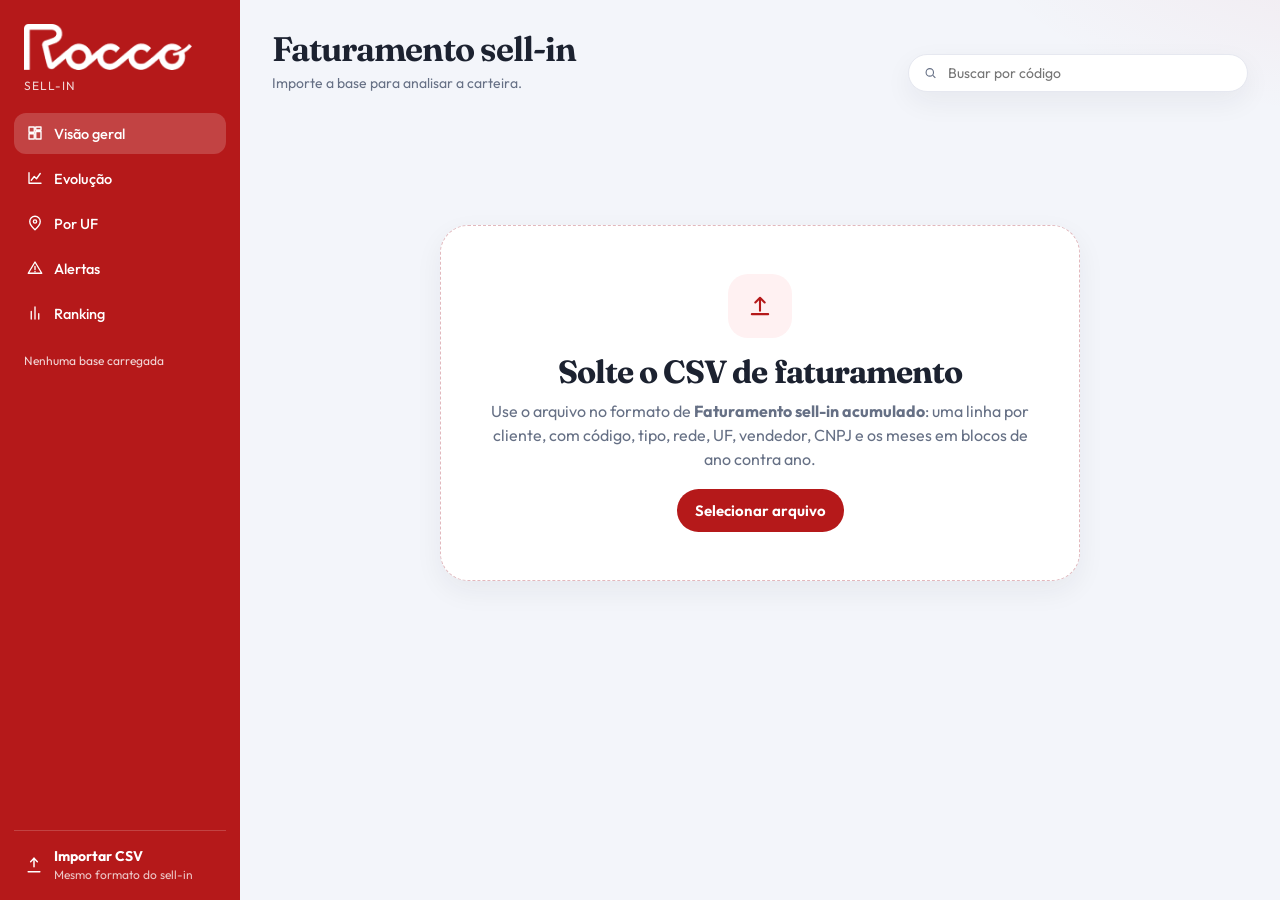
==== commit 5a4cb1bd: "Remove consigned value and volume from sell-in entirely. Co-authored-by: Cursor <cursoragent@cursor." ====
--- a/sell-in/dashboard.html
+++ b/sell-in/dashboard.html
@@ -7,7 +7,7 @@
   <link rel="preconnect" href="https://fonts.googleapis.com">
   <link rel="preconnect" href="https://fonts.gstatic.com" crossorigin>
   <link href="https://fonts.googleapis.com/css2?family=Fraunces:opsz,wght@9..144,560;9..144,650&family=Outfit:wght@360;460;560;650&display=swap" rel="stylesheet">
-  <link rel="stylesheet" href="dashboard.css?v=20261109-valor">
+  <link rel="stylesheet" href="dashboard.css?v=20261123-sem-consignado">
   <link rel="icon" href="data:image/svg+xml,%3Csvg xmlns='http://www.w3.org/2000/svg' viewBox='0 0 64 64'%3E%3Crect width='64' height='64' rx='14' fill='%23b5191a'/%3E%3C/svg%3E">
 </head>
 <body>
@@ -85,7 +85,7 @@
               <svg viewBox="0 0 24 24"><path d="M12 16V6"/><path d="m8 9 4-4 4 4"/><path d="M5 19h14"/></svg>
             </div>
             <h2>Solte o CSV de faturamento</h2>
-            <p>Use o arquivo no formato de <b>Faturamento sell-in acumulado</b>: uma linha por cliente, com código, tipo, rede, UF, vendedor, CNPJ, saldo consignado, valor líquido total consignado e os meses em blocos de ano contra ano.</p>
+            <p>Use o arquivo no formato de <b>Faturamento sell-in acumulado</b>: uma linha por cliente, com código, tipo, rede, UF, vendedor, CNPJ e os meses em blocos de ano contra ano.</p>
             <button type="button" class="btn" id="pick">Selecionar arquivo</button>
             <p class="error" id="error" hidden></p>
           </div>
@@ -116,11 +116,6 @@
                 <b id="kpiActive">—</b>
                 <small id="kpiActiveSub">com venda no período</small>
               </article>
-              <article class="kpi kpi-teal">
-                <span>Valor líquido consignado</span>
-                <b id="kpiValor">—</b>
-                <small id="kpiValorSub">soma do recorte</small>
-              </article>
               <article class="kpi kpi-purple">
                 <span>Ticket médio mensal</span>
                 <b id="kpiTicket">—</b>
@@ -139,7 +134,7 @@
               </button>
               <button type="button" class="insight insight-low" data-cohort="low">
                 <b id="n-low">0</b>
-                <span>Abaixo de R$ 1.500<small>com saldo consignado</small></span>
+                <span>Abaixo de R$ 1.500<small>média mensal no intervalo</small></span>
               </button>
               <button type="button" class="insight insight-idle" data-cohort="idle">
                 <b id="n-idle">0</b>
@@ -149,10 +144,6 @@
                 <b id="n-new">0</b>
                 <span>Novos<small>primeira venda nos últimos 12 meses</small></span>
               </button>
-              <button type="button" class="insight insight-replenish" data-cohort="replenish">
-                <b id="n-replenish">0</b>
-                <span>Sem saldo consignado<small>caiu e tem pouco saldo</small></span>
-              </button>
             </div>
           </section>
 
@@ -166,6 +157,7 @@
                 <div class="seg" id="viewSeg" role="group" aria-label="Tipo de evolução">
                   <button type="button" data-view="mensal" aria-pressed="true">Mensal</button>
                   <button type="button" data-view="trimestral" aria-pressed="false">Trimestral</button>
+                  <button type="button" data-view="semestral" aria-pressed="false">Semestral</button>
                   <button type="button" data-view="anual" aria-pressed="false">Anual</button>
                   <button type="button" data-view="acumulada" aria-pressed="false">Acumulada</button>
                 </div>
@@ -270,8 +262,6 @@
                 <button type="button" data-tab="low" aria-pressed="false">Abaixo de R$ 1.500</button>
                 <button type="button" data-tab="idle" aria-pressed="false">Sem faturar</button>
                 <button type="button" data-tab="new" aria-pressed="false">Novos</button>
-                <button type="button" data-tab="replenish" aria-pressed="false">Sem saldo consignado</button>
-                <button type="button" data-tab="stock" aria-pressed="false">Saldo consignado</button>
               </div>
               <div class="alert-list" id="alertList"></div>
               <details class="how">
@@ -279,11 +269,9 @@
                 <ul>
                   <li><b>Cresceram</b> — faturamento do intervalo maior que o mesmo intervalo do ano anterior. Quem não tinha base no ano anterior entra aqui.</li>
                   <li><b>Caíram</b> — faturamento menor, desde que o ano anterior tenha tido venda.</li>
-                  <li><b>Abaixo de R$ 1.500</b> — com saldo consignado e média mensal de faturamento abaixo de R$ 1.500 no intervalo.</li>
-                  <li><b>Sem faturar</b> — a última venda foi há mais de 3 meses, contados até o último mês com movimento na base inteira. Ao lado do cliente aparece a quantidade de livros consignados. Quem ainda tem livros fica em vermelho, com alerta. Não depende do mês clicado.</li>
+                  <li><b>Abaixo de R$ 1.500</b> — média mensal de faturamento abaixo de R$ 1.500 no intervalo.</li>
+                  <li><b>Sem faturar</b> — a última venda foi há mais de 3 meses, contados até o último mês com movimento na base inteira. Não depende do mês clicado.</li>
                   <li><b>Novos</b> — primeira venda em 2026 ou depois. Não têm faturamento em 2023, 2024 nem 2025. Não depende do mês clicado.</li>
-                  <li><b>Sem saldo consignado</b> — faturamento caiu e o saldo consignado está abaixo de 100 livros. Entra livraria, distribuidor e quem já tem saldo. A queda pode ser falta de reposição.</li>
-                  <li><b>Saldo consignado</b> — todos os clientes do recorte, do maior saldo consignado para o menor.</li>
                 </ul>
               </details>
             </article>
@@ -308,7 +296,6 @@
                       <th class="col-vend">Vendedor</th>
                       <th class="num"><button type="button" data-sort="revenue">Faturamento</button></th>
                       <th class="num"><button type="button" data-sort="pct">Variação</button></th>
-                      <th class="num"><button type="button" data-sort="saldo">Saldo</button></th>
                     </tr>
                   </thead>
                   <tbody id="rankBody"></tbody>
@@ -333,7 +320,7 @@
   </div>
 
   <script src="brazil-map.js"></script>
-  <script src="dashboard.js?v=20261109-filtros"></script>
-  <script src="embed.js?v=20261107-filtros"></script>
+  <script src="dashboard.js?v=20261123-sem-consignado"></script>
+  <script src="embed.js?v=20261123-sem-consignado"></script>
 </body>
 </html>
--- a/sell-in/dashboard.css
+++ b/sell-in/dashboard.css
@@ -326,7 +326,7 @@
 }
 .chip button { border: 0; background: #f3f4f8; width: 18px; height: 18px; border-radius: 50%; line-height: 1; }
 
-.kpis { display: grid; grid-template-columns: repeat(5, minmax(0, 1fr)); gap: 16px; margin-top: 8px; }
+.kpis { display: grid; grid-template-columns: repeat(4, minmax(0, 1fr)); gap: 16px; margin-top: 8px; }
 .insights { display: grid; grid-template-columns: repeat(auto-fill, minmax(230px, 1fr)); gap: 20px; margin-top: 10px; }
 .kpi {
   position: relative; overflow: hidden;
@@ -428,7 +428,7 @@
   min-width: 0;
 }
 .card-head {
-  display: flex; justify-content: space-between; gap: 12px; align-items: flex-start;
+  display: flex; justify-content: space-between; gap: 12px; align-items: flex-start; flex-wrap: wrap;
   margin-bottom: 14px;
 }
 .card-head h2 { font-size: 18px; letter-spacing: -0.02em; }
@@ -455,6 +455,7 @@
 .legend button.is-off { opacity: .35; }
 
 .plot-wrap { position: relative; height: 460px; }
+.chart-card .plot-wrap { height: clamp(280px, calc(100vh - 250px), 340px); }
 .uf-layout { display: grid; grid-template-columns: minmax(0, 1.25fr) minmax(0, 1fr); gap: 12px 24px; align-items: start; }
 .uf-bars { display: flex; flex-direction: column; min-width: 0; }
 .uf-layout .plot-wrap { height: 480px; }
@@ -496,11 +497,21 @@
 .slice-list { display: flex; flex-direction: column; max-height: 280px; overflow: auto; }
 .slice {
   width: 100%; text-align: left; border-radius: 10px; padding: 6px 8px;
+  gap: 8px;
+}
+.slice > span {
+  min-width: 0;
+  flex: 1;
+  overflow: hidden;
 }
 .slice:hover, .slice.is-hot { background: #f6f7fb; }
 .slice.is-dim { opacity: .4; }
-.slice b { margin-left: auto; font-variant-numeric: tabular-nums; font-weight: 650; }
-.slice small { display: block; color: var(--muted); font-weight: 460; font-size: 11px; }
+.slice b { margin-left: auto; flex: none; font-variant-numeric: tabular-nums; font-weight: 650; }
+.slice small {
+  display: block; color: var(--muted); font-weight: 460; font-size: 11px;
+  white-space: nowrap; overflow: hidden; text-overflow: ellipsis;
+}
+#dimSeg { max-width: 320px; justify-content: flex-end; }
 
 .alert-list { display: flex; flex-direction: column; gap: 4px; max-height: 430px; overflow: auto; padding-right: 2px; }
 .alert-row {
@@ -769,7 +780,7 @@
   .top { flex-direction: column; align-items: stretch; }
   .top h1 { font-size: 28px; }
   .kpis, .insights, .grid-mid, .grid-bot { grid-template-columns: 1fr; }
-  .plot-wrap, .uf-layout .plot-wrap { height: 280px; min-height: 0; flex: none; }
+  .plot-wrap, .chart-card .plot-wrap, .uf-layout .plot-wrap { height: 280px; min-height: 0; flex: none; }
   .uf-layout { grid-template-columns: 1fr; }
   .brazil-wrap svg { max-height: 420px; }
   .uf-rank-grid { grid-template-columns: 1fr; }
@@ -789,3 +800,28 @@
 body.is-embed .top { display: none; }
 body.is-embed .main-inner { max-width: none; padding: 0 0 48px; }
 body.is-embed .empty { min-height: 0; }
+
+/* Portal: reforça modo somente visualização (sem importar CSV) */
+body.is-embed.is-portal-readonly #btnFile,
+body.is-embed.is-portal-readonly #file,
+body.is-embed.is-portal-readonly #pick {
+  display: none !important;
+  pointer-events: none !important;
+}
+
+/* Portal cliente: só KPIs + gráfico de evolução de faturamento */
+body.is-embed.is-portal-readonly .filters,
+body.is-embed.is-portal-readonly #sec-visao > .hint,
+body.is-embed.is-portal-readonly #chips,
+body.is-embed.is-portal-readonly #insights,
+body.is-embed.is-portal-readonly article.donut-card,
+body.is-embed.is-portal-readonly .donut-card,
+body.is-embed.is-portal-readonly #sec-uf,
+body.is-embed.is-portal-readonly .grid-bot,
+body.is-embed.is-portal-readonly #sec-alertas,
+body.is-embed.is-portal-readonly #sec-rank,
+body.is-embed.is-portal-readonly [data-goto="sec-uf"],
+body.is-embed.is-portal-readonly [data-goto="sec-alertas"],
+body.is-embed.is-portal-readonly [data-goto="sec-rank"] {
+  display: none !important;
+}
